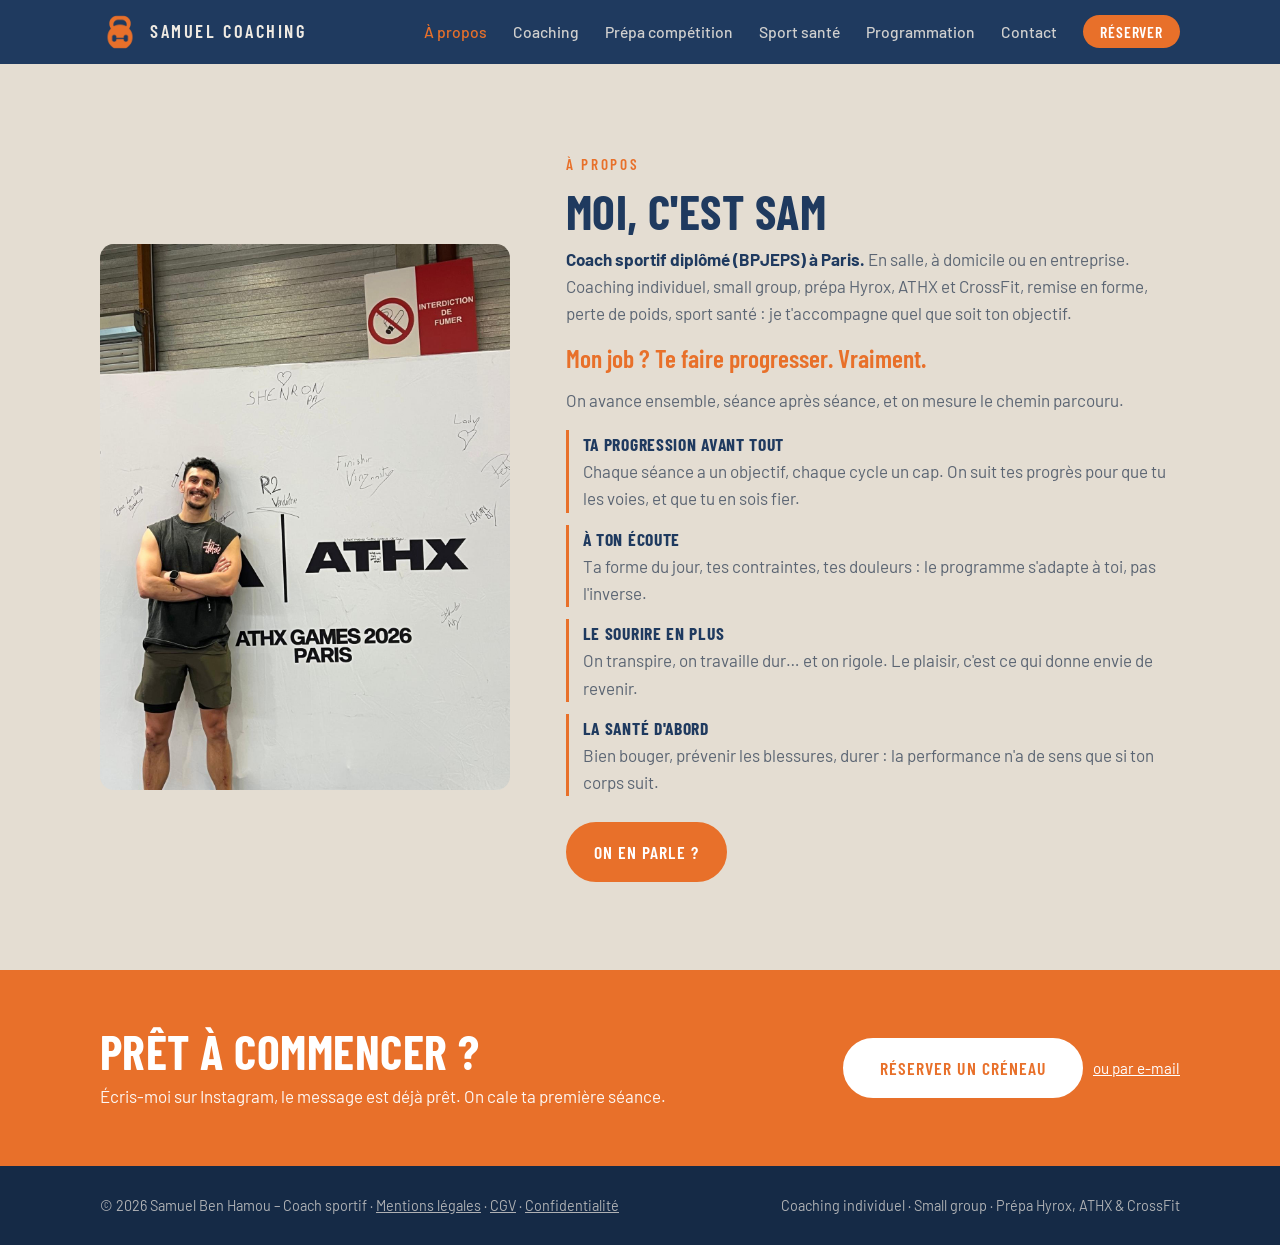
==== a-propos.html @ 7aea243a "Nouveau site multi-pages Samuel Coaching" ====
<!doctype html>
<html lang="fr">
<head>
<meta charset="utf-8">
<meta name="viewport" content="width=device-width, initial-scale=1">
<title>À propos – Samuel Coaching, coach sportif à Paris</title>
<meta name="description" content="Qui est Sam ? Coach sportif diplômé (BPJEPS) à Paris : ses valeurs, sa méthode, sa façon de coacher avec exigence et bonne humeur.">
<link rel="icon" type="image/png" sizes="32x32" href="img/favicon-32.png">
<link rel="icon" type="image/png" sizes="192x192" href="img/favicon-192.png">
<link rel="apple-touch-icon" href="img/favicon-192.png">
<meta property="og:title" content="À propos – Samuel Coaching, coach sportif à Paris">
<meta property="og:description" content="Qui est Sam ? Coach sportif diplômé (BPJEPS) à Paris : ses valeurs, sa méthode, sa façon de coacher avec exigence et bonne humeur.">
<meta property="og:image" content="img/hero.jpg">
<link rel="preconnect" href="https://fonts.googleapis.com">
<link rel="preconnect" href="https://fonts.gstatic.com" crossorigin>
<link href="https://fonts.googleapis.com/css2?family=Barlow:wght@400;500;600&family=Barlow+Condensed:wght@500;600;700&display=swap" rel="stylesheet">
<link rel="stylesheet" href="style.css">
</head>
<body>

<header>
  <div class="wrap">
    <a class="brand" href="index.html"><img src="img/favicon-192.png" alt="">SAMUEL COACHING</a>
    <button class="menu-btn" aria-label="Menu" onclick="document.querySelector('nav').classList.toggle('open')">☰</button>
    <nav>
      <ul>
        <li><a href="a-propos.html" class="actif">À propos</a></li>
        <li><a href="coaching.html">Coaching</a></li>
        <li><a href="prepa-competition.html">Prépa compétition</a></li>
        <li><a href="sport-sante.html">Sport santé</a></li>
        <li><a href="programmation.html">Programmation</a></li>
        <li><a href="contact.html">Contact</a></li>
        <li class="nav-cta"><a href="contact.html">Réserver</a></li>
      </ul>
    </nav>
  </div>
</header>

<main>
<section class="about" id="apropos" style="background:var(--sable-2)">
  <div class="wrap">
    <img src="img/apropos.jpg" alt="Portrait de Samuel Ben Hamou">
    <div>
      <span class="kicker">À propos</span>
      <h1 style="font-size:clamp(2rem,4.5vw,3rem);color:var(--bleu);margin-bottom:.6rem">Moi, c'est Sam</h1>
      <p><strong>Coach sportif diplômé (BPJEPS) à Paris.</strong> En salle, à domicile ou en entreprise.<br>Coaching individuel, small group, prépa Hyrox, ATHX et CrossFit, remise en forme, perte de poids, sport santé : je t'accompagne quel que soit ton objectif.</p>
      <p class="accroche-about">Mon job ? Te faire progresser. Vraiment.</p>
      <p>On avance ensemble, séance après séance, et on mesure le chemin parcouru.</p>
      <ul class="atouts">
        <li><strong>Ta progression avant tout</strong>Chaque séance a un objectif, chaque cycle un cap. On suit tes progrès pour que tu les voies, et que tu en sois fier.</li>
        <li><strong>À ton écoute</strong>Ta forme du jour, tes contraintes, tes douleurs : le programme s'adapte à toi, pas l'inverse.</li>
        <li><strong>Le sourire en plus</strong>On transpire, on travaille dur… et on rigole. Le plaisir, c'est ce qui donne envie de revenir.</li>
        <li><strong>La santé d'abord</strong>Bien bouger, prévenir les blessures, durer : la performance n'a de sens que si ton corps suit.</li>
      </ul>
      <a class="btn" href="contact.html">On en parle ?</a>
    </div>
  </div>
</section>

<section class="cta-band">
  <div class="wrap">
    <div><h2>Prêt à commencer ?</h2><p>Écris-moi sur Instagram, le message est déjà prêt. On cale ta première séance.</p></div>
    <div class="commande reservation" data-sujet="Réservation d'une première séance" data-message="Salut Sam ! Je voudrais réserver un créneau pour une première séance de coaching. Quelles sont tes disponibilités ?" style="margin-top:0">
      <a class="btn js-insta" href="https://ig.me/m/coach.saam" target="_blank" rel="noopener">Réserver un créneau</a>
      <a class="lien-mail js-mail" href="#" style="color:#fff;align-self:center">ou par e-mail</a>
    </div>
  </div>
</section>
</main>

<footer>
  <div class="wrap">
    <span>© 2026 Samuel Ben Hamou – Coach sportif · <a href="mentions-legales.html#mentions">Mentions légales</a> · <a href="mentions-legales.html#cgv">CGV</a> · <a href="mentions-legales.html#confidentialite">Confidentialité</a></span>
    <span>Coaching individuel · Small group · Prépa Hyrox, ATHX &amp; CrossFit</span>
  </div>
</footer>
<div class="toast" id="toast" role="status">Message copié ! Colle-le dans la conversation Instagram et envoie 👍</div>
<script src="site.js"></script>
</body>
</html>
---- style.css ----
:root{
  --bleu:#1F3A5F; --bleu-fonce:#152A46; --orange:#E8702A; --orange-fonce:#C95A1A;
  --sable:#EFEAE2; --sable-2:#E4DDD2; --blanc:#FFFFFF; --texte:#1E2A38; --gris:#5B6573;
  --radius:14px; --max:1120px;
}
*{box-sizing:border-box;margin:0;padding:0}
html{scroll-behavior:smooth;scroll-padding-top:72px}
body{font-family:"Barlow",system-ui,sans-serif;font-size:17px;line-height:1.6;color:var(--texte);background:var(--sable)}
img{max-width:100%;display:block}
a{color:inherit}
h1,h2,h3{font-family:"Barlow Condensed",sans-serif;line-height:1.05;letter-spacing:.01em;text-transform:uppercase}
h2{font-size:clamp(2rem,4.5vw,3rem);color:var(--bleu);margin-bottom:.6rem}
h3{font-size:1.45rem;color:var(--bleu);margin-bottom:.4rem}
.wrap{max-width:var(--max);margin:0 auto;padding:0 20px}
section{padding:88px 0}
.kicker{font-family:"Barlow Condensed",sans-serif;font-weight:600;letter-spacing:.18em;text-transform:uppercase;color:var(--orange);font-size:.95rem;margin-bottom:.6rem;display:block}
.lead{font-size:1.15rem;color:var(--gris);max-width:640px}
.btn{display:inline-block;font-family:"Barlow Condensed",sans-serif;font-weight:600;font-size:1.1rem;letter-spacing:.06em;text-transform:uppercase;text-decoration:none;padding:.8em 1.5em;border-radius:999px;border:2px solid var(--orange);background:var(--orange);color:var(--blanc);transition:background .2s,border-color .2s,color .2s}
.btn:hover{background:var(--orange-fonce);border-color:var(--orange-fonce)}
.btn.ghost{background:transparent;color:var(--blanc);border-color:rgba(255,255,255,.55)}
.btn.ghost:hover{border-color:var(--blanc);background:rgba(255,255,255,.08)}

/* header */
header{position:sticky;top:0;z-index:50;background:var(--bleu);color:var(--sable)}
header .wrap{display:flex;align-items:center;justify-content:space-between;height:64px}
.brand{display:flex;align-items:center;gap:10px;text-decoration:none;font-family:"Barlow Condensed",sans-serif;font-weight:600;letter-spacing:.14em;font-size:1.15rem}
.brand img{height:40px;width:auto}
nav ul{display:flex;gap:26px;list-style:none}
nav a{text-decoration:none;font-weight:500;font-size:.98rem;opacity:.85}
nav a:hover{opacity:1;color:var(--orange)}
.menu-btn{display:none;background:none;border:0;color:var(--sable);font-size:1.7rem;cursor:pointer}

/* hero */
.hero{background:var(--bleu);color:var(--sable);padding:0;overflow:hidden}
.hero .wrap{display:grid;grid-template-columns:1.1fr .9fr;gap:48px;align-items:center;min-height:min(calc(100vh - 64px),760px)}
.hero h1{font-size:clamp(2.7rem,6.5vw,5rem);color:var(--blanc);margin:.2rem 0 1.2rem}
.hero h1 em{font-style:normal;color:var(--orange)}
.hero p{font-size:1.15rem;opacity:.9;max-width:520px;margin-bottom:2rem}
.hero .ctas{display:flex;gap:14px;flex-wrap:wrap}
.hero-photo{align-self:stretch;position:relative}
.hero-photo img{position:absolute;inset:0;width:100%;height:100%;object-fit:cover;object-position:50% 35%}
.hero-photo::after{content:"";position:absolute;inset:0;background:linear-gradient(90deg,var(--bleu) 0%,rgba(31,58,95,0) 30%)}
.tags{display:flex;gap:10px;flex-wrap:wrap;margin-top:2.2rem}
.tags span{border:1px solid rgba(239,234,226,.35);border-radius:999px;padding:.3em .9em;font-size:.9rem}

/* cards */
.grid3{display:grid;grid-template-columns:repeat(3,1fr);gap:22px;margin-top:2.4rem}
.card{background:var(--blanc);border-radius:var(--radius);padding:28px;border-top:4px solid var(--orange)}
.card p{color:var(--gris)}
.card ul{margin:.8rem 0 0 1.1rem;color:var(--gris)}
.num{font-family:"Barlow Condensed",sans-serif;font-weight:700;color:var(--orange);font-size:2.2rem;line-height:1;display:block;margin-bottom:.5rem}

/* coaching split */
.coaching{background:var(--blanc)}
.offres{display:grid;grid-template-columns:repeat(3,1fr);gap:22px;margin-top:2.4rem}
.offre{background:var(--sable);border-radius:var(--radius);overflow:hidden;display:flex;flex-direction:column}
.offre img{height:260px;width:100%;object-fit:cover}
.offre div{padding:24px}
.offre p{color:var(--gris)}

/* competition band */
.compet{background:var(--bleu-fonce);color:var(--sable)}
.compet h2{color:var(--blanc)}
.compet .lead{color:rgba(239,234,226,.8)}
.gallery{display:grid;grid-template-columns:repeat(4,1fr);gap:12px;margin-top:2.4rem}
.gallery img{aspect-ratio:3/4;object-fit:cover;border-radius:10px;width:100%}
.compet ul{list-style:none;display:grid;grid-template-columns:repeat(3,1fr);gap:18px;margin-top:2rem}
.compet li{border-left:3px solid var(--orange);padding-left:14px;opacity:.92}
.compet li strong{display:block;font-family:"Barlow Condensed",sans-serif;font-size:1.25rem;text-transform:uppercase;letter-spacing:.04em;color:var(--blanc)}

/* about */
.about .wrap{display:grid;grid-template-columns:.8fr 1.2fr;gap:56px;align-items:center}
.about img{border-radius:var(--radius);width:100%}
.about p{margin-bottom:1rem;color:var(--gris)}
.about p strong{color:var(--bleu)}
.about p.accroche-about{font-family:"Barlow Condensed",sans-serif;font-weight:600;font-size:1.6rem;line-height:1.2;color:var(--orange);margin-bottom:.8rem}
.atouts{list-style:none;display:grid;gap:12px;margin:0 0 1.6rem}
.atouts li{border-left:3px solid var(--orange);padding-left:14px;color:var(--gris)}
.atouts li strong{display:block;font-family:"Barlow Condensed",sans-serif;text-transform:uppercase;letter-spacing:.04em;color:var(--bleu);font-size:1.1rem}

/* tarifs */
.tarifs{background:var(--blanc)}
.prix{font-family:"Barlow Condensed",sans-serif;font-weight:700;font-size:3rem;color:var(--bleu);line-height:1;margin:.6rem 0}
.prix small{font-size:1.1rem;font-weight:500;color:var(--gris)}
.prix s{font-size:1.5rem;text-decoration-thickness:2px;text-decoration-color:var(--orange)}
.card.mis-en-avant{background:var(--bleu);color:var(--sable);border-top-color:var(--orange)}
.card.mis-en-avant h3,.card.mis-en-avant .prix{color:var(--blanc)}
.card.mis-en-avant p,.card.mis-en-avant ul,.card.mis-en-avant .prix small{color:rgba(239,234,226,.85)}
.badge{display:inline-block;background:var(--orange);color:var(--blanc);font-size:.8rem;font-weight:600;letter-spacing:.08em;text-transform:uppercase;border-radius:999px;padding:.2em .8em;margin-bottom:.6rem}

/* contact */
.contact{background:var(--bleu);color:var(--sable)}
.contact h2{color:var(--blanc)}
.contact .wrap{display:grid;grid-template-columns:1.2fr .8fr;gap:48px;align-items:center}
.contact .lead{color:rgba(239,234,226,.85);margin-bottom:2rem}
.contact-list{list-style:none;display:grid;gap:14px;margin-bottom:2rem}
.contact-list a{text-decoration:none;font-size:1.2rem;font-weight:600}
.contact-list a:hover{color:var(--orange)}
.contact-list span{display:block;font-size:.85rem;letter-spacing:.12em;text-transform:uppercase;opacity:.65}
.qr{background:var(--sable);border-radius:var(--radius);padding:22px;text-align:center;color:var(--bleu);max-width:280px;justify-self:end}
.qr img{margin:0 auto .6rem;width:200px}

.card .btn{margin-top:1rem}
.commande{display:flex;flex-direction:column;gap:10px;margin-top:1rem}
.prog .card{display:flex;flex-direction:column}
.prog .commande{margin-top:auto;padding-top:1.2rem;align-items:center}
.prog .commande .btn{width:100%}
.lien-mail{color:var(--gris);font-size:.95rem}
.lien-mail:hover{color:var(--orange)}
.commande .btn{margin-top:0;text-align:center}
.btn.ghost-o{background:transparent;color:var(--orange)}
.btn.ghost-o:hover{background:var(--orange);color:var(--blanc)}
.card.mis-en-avant .btn.ghost-o{color:var(--blanc);border-color:rgba(255,255,255,.6)}
.toast{position:fixed;left:50%;bottom:24px;transform:translateX(-50%) translateY(20px);background:var(--bleu);color:var(--blanc);padding:.8em 1.2em;border-radius:12px;box-shadow:0 8px 24px rgba(0,0,0,.2);opacity:0;pointer-events:none;transition:opacity .25s,transform .25s;z-index:100;max-width:calc(100% - 32px);text-align:center}
.toast.visible{opacity:1;transform:translateX(-50%) translateY(0)}
.commande.reservation{flex-direction:row;flex-wrap:wrap;margin-top:2rem}
.commande.reservation .btn{min-width:240px}

footer{background:var(--bleu-fonce);color:rgba(239,234,226,.7);font-size:.9rem;padding:28px 0}
footer .wrap{display:flex;justify-content:space-between;gap:16px;flex-wrap:wrap}

@media (max-width:900px){
  section{padding:64px 0}
  nav{position:absolute;top:64px;left:0;right:0;background:var(--bleu);display:none}
  nav.open{display:block}
  nav ul{flex-direction:column;gap:0;padding:8px 20px 18px}
  nav li a{display:block;padding:10px 0}
  .menu-btn{display:block}
  .hero .wrap{grid-template-columns:1fr;min-height:0;max-height:none;gap:0}
  .hero-text{padding:48px 0 36px}
  .hero-photo{margin:0 -20px;height:420px}
  .hero-photo::after{background:linear-gradient(180deg,var(--bleu) 0%,rgba(31,58,95,0) 35%)}
  .grid3,.offres,.compet ul{grid-template-columns:1fr}
  .gallery{grid-template-columns:repeat(2,1fr)}
  .about .wrap,.contact .wrap{grid-template-columns:1fr;gap:32px}
  .about img{max-width:360px}
  .qr{justify-self:start}
}

/* multi-pages */
nav a.actif{opacity:1;color:var(--orange)}
nav .nav-cta a{background:var(--orange);color:var(--blanc);opacity:1;padding:.45em 1.1em;border-radius:999px;font-family:"Barlow Condensed",sans-serif;font-weight:600;letter-spacing:.05em;text-transform:uppercase}
nav .nav-cta a:hover{background:var(--orange-fonce);color:var(--blanc)}
nav ul{align-items:center}
.page-hero{background:var(--bleu);color:var(--sable);padding:72px 0 64px}
.page-hero h1{font-size:clamp(2.4rem,5.5vw,4rem);color:var(--blanc);margin:.2rem 0 1rem}
.page-hero .lead{color:rgba(239,234,226,.85)}
.apercu .card{display:flex;flex-direction:column}
.apercu .card .btn{margin-top:auto;align-self:flex-start}
.apercu .card p{margin-bottom:1.2rem}
.cta-band{background:var(--orange);color:var(--blanc);padding:56px 0}
.cta-band .wrap{display:flex;align-items:center;justify-content:space-between;gap:24px;flex-wrap:wrap}
.cta-band h2{color:var(--blanc);margin:0}
.cta-band p{opacity:.95;margin-top:.4rem}
.cta-band .btn{background:var(--blanc);color:var(--orange);border-color:var(--blanc)}
.cta-band .btn:hover{background:var(--bleu);border-color:var(--bleu);color:var(--blanc)}
.about-court .wrap{display:grid;grid-template-columns:.6fr 1.4fr;gap:48px;align-items:center}
.about-court img{border-radius:var(--radius);width:100%}
.about-court p{color:var(--gris);margin-bottom:1rem}
.formats .wrap{display:grid;gap:72px}
.format{display:grid;grid-template-columns:1fr 1fr;gap:56px;align-items:center}
.format img{width:100%;height:420px;object-fit:cover;object-position:50% 20%;border-radius:var(--radius)}
.format.inverse img{order:2}
.format h2{font-size:clamp(1.8rem,3.5vw,2.4rem)}
.format p{color:var(--gris);margin-bottom:1.2rem}
.inclus-titre{font-size:1.05rem;letter-spacing:.06em;color:var(--orange);margin-bottom:.6rem}
.inclus{list-style:none;display:grid;gap:8px}
.inclus li{position:relative;padding-left:26px;color:var(--texte)}
.inclus li::before{content:"✓";position:absolute;left:0;color:var(--orange);font-weight:700}
.prix-format{display:flex;gap:14px;flex-wrap:wrap;margin-top:1.4rem}
.pf{background:var(--sable);border-radius:12px;padding:14px 18px;display:flex;flex-direction:column;min-width:180px}
.pf.mis-en-avant{background:var(--bleu);color:var(--sable)}
.pf .badge{align-self:flex-start}
.pf-montant{font-family:"Barlow Condensed",sans-serif;font-weight:700;font-size:2.2rem;line-height:1;color:var(--bleu)}
.pf.mis-en-avant .pf-montant{color:var(--blanc)}
.pf-unite{font-size:.92rem;color:var(--gris);margin-top:4px}
.pf.mis-en-avant .pf-unite{color:rgba(239,234,226,.85)}
.formats .commande.reservation .btn{min-width:0}
.grid4{grid-template-columns:repeat(4,1fr)}
@media (max-width:1100px){.grid4{grid-template-columns:repeat(2,1fr)}}
.pour-qui{margin-top:1.6rem;gap:12px;max-width:760px}
.pour-qui li{font-size:1.1rem}
.note-sante{margin:2rem 0 0;padding:14px 18px;border-left:3px solid var(--orange);background:var(--blanc);border-radius:0 10px 10px 0;color:var(--gris);font-size:.95rem;max-width:760px}
@media (max-width:900px){
  .formats .wrap{gap:48px}
  .format{grid-template-columns:1fr;gap:20px}
  .format.inverse img{order:0}
  .format img{height:260px}
  nav .nav-cta a{display:inline-block;margin-top:6px}
  .about-court .wrap{grid-template-columns:1fr;gap:28px}
  .about-court img{max-width:280px}
}
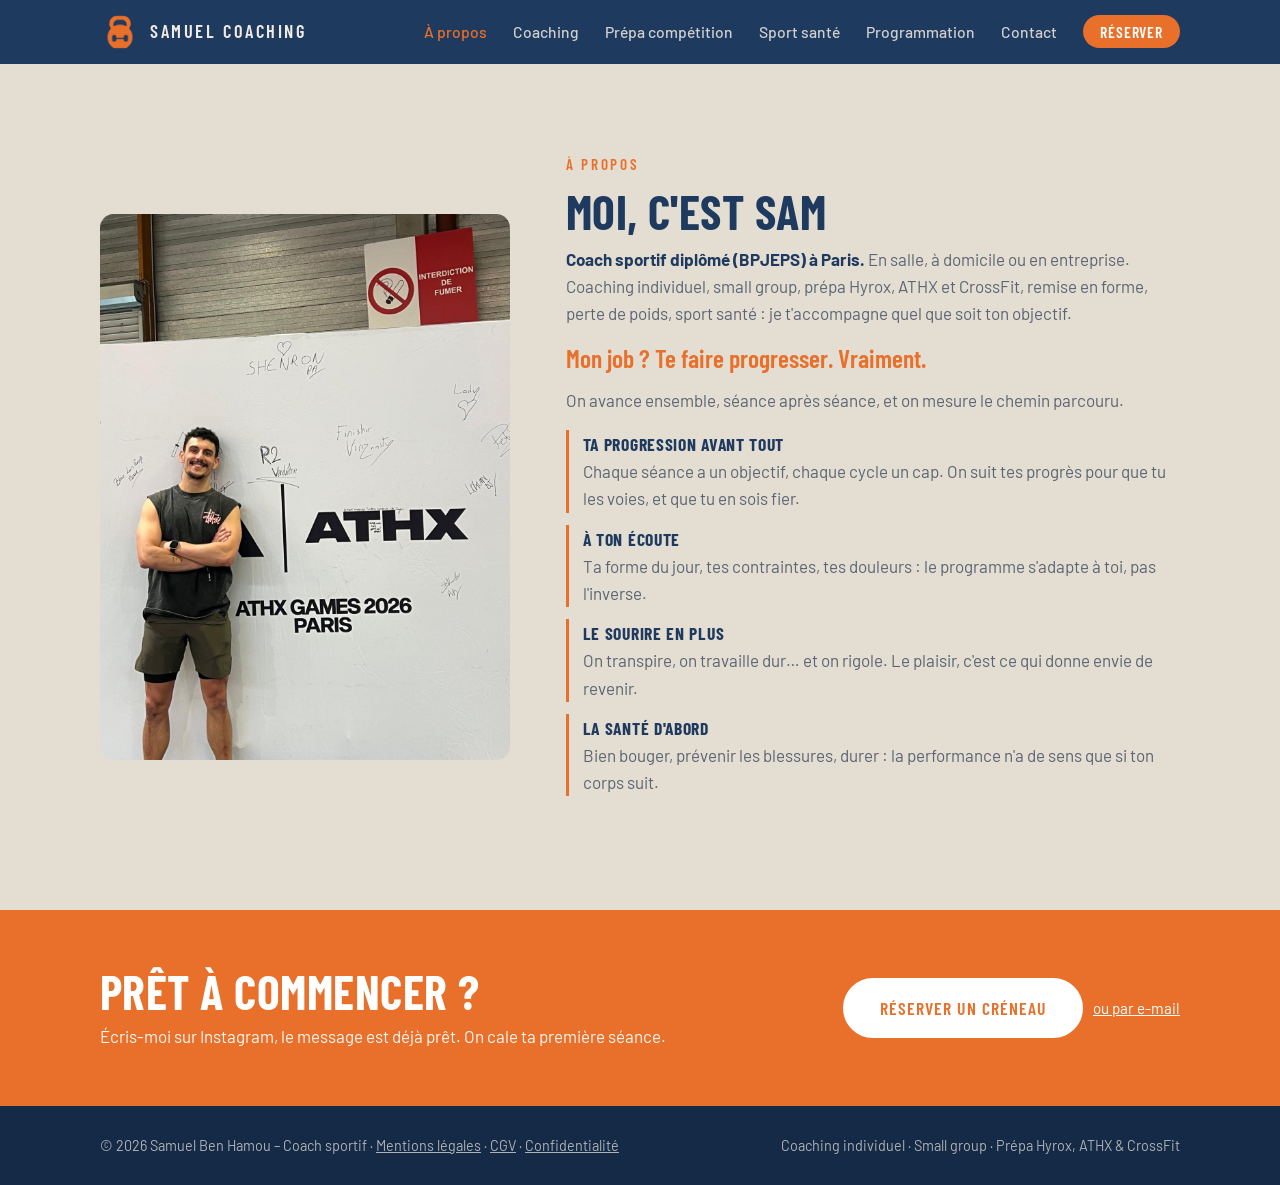
==== commit 040ed0e8: "Moins de boutons de réservation en double" ====
--- a/a-propos.html
+++ b/a-propos.html
@@ -30,7 +30,7 @@
         <li><a href="sport-sante.html">Sport santé</a></li>
         <li><a href="programmation.html">Programmation</a></li>
         <li><a href="contact.html">Contact</a></li>
-        <li class="nav-cta"><a href="contact.html">Réserver</a></li>
+        <li class="nav-cta commande" data-sujet="Réservation d'une première séance" data-message="Salut Sam ! Je voudrais réserver un créneau pour une première séance de coaching. Quelles sont tes disponibilités ?"><a class="js-insta" href="https://ig.me/m/coach.saam" target="_blank" rel="noopener">Réserver</a><a class="js-mail" href="#" hidden></a></li>
       </ul>
     </nav>
   </div>
@@ -52,7 +52,6 @@
         <li><strong>Le sourire en plus</strong>On transpire, on travaille dur… et on rigole. Le plaisir, c'est ce qui donne envie de revenir.</li>
         <li><strong>La santé d'abord</strong>Bien bouger, prévenir les blessures, durer : la performance n'a de sens que si ton corps suit.</li>
       </ul>
-      <a class="btn" href="contact.html">On en parle ?</a>
     </div>
   </div>
 </section>
--- a/style.css
+++ b/style.css
@@ -142,6 +142,7 @@
 nav .nav-cta a{background:var(--orange);color:var(--blanc);opacity:1;padding:.45em 1.1em;border-radius:999px;font-family:"Barlow Condensed",sans-serif;font-weight:600;letter-spacing:.05em;text-transform:uppercase}
 nav .nav-cta a:hover{background:var(--orange-fonce);color:var(--blanc)}
 nav ul{align-items:center}
+nav .nav-cta.commande{display:block;margin:0;gap:0}
 .page-hero{background:var(--bleu);color:var(--sable);padding:72px 0 64px}
 .page-hero h1{font-size:clamp(2.4rem,5.5vw,4rem);color:var(--blanc);margin:.2rem 0 1rem}
 .page-hero .lead{color:rgba(239,234,226,.85)}
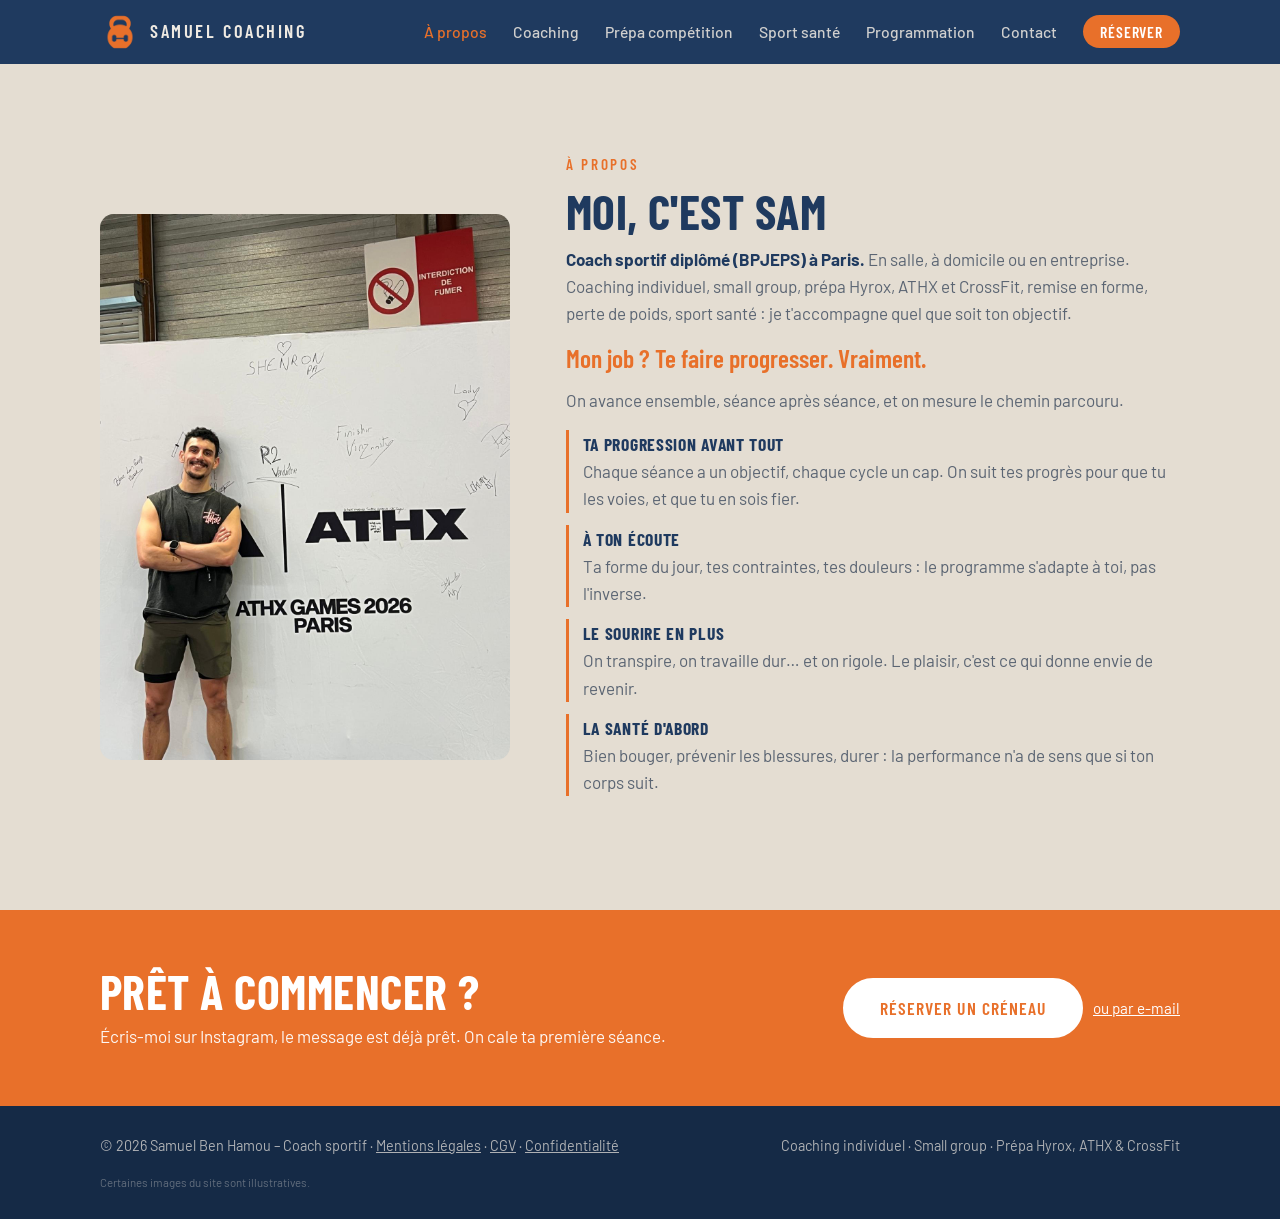
==== commit f54643d9: "Mention images illustratives discrète en pied de page" ====
--- a/a-propos.html
+++ b/a-propos.html
@@ -71,6 +71,7 @@
   <div class="wrap">
     <span>© 2026 Samuel Ben Hamou – Coach sportif · <a href="mentions-legales.html#mentions">Mentions légales</a> · <a href="mentions-legales.html#cgv">CGV</a> · <a href="mentions-legales.html#confidentialite">Confidentialité</a></span>
     <span>Coaching individuel · Small group · Prépa Hyrox, ATHX &amp; CrossFit</span>
+    <small class="mention-img">Certaines images du site sont illustratives.</small>
   </div>
 </footer>
 <div class="toast" id="toast" role="status">Message copié ! Colle-le dans la conversation Instagram et envoie 👍</div>
--- a/style.css
+++ b/style.css
@@ -142,6 +142,7 @@
 nav .nav-cta a{background:var(--orange);color:var(--blanc);opacity:1;padding:.45em 1.1em;border-radius:999px;font-family:"Barlow Condensed",sans-serif;font-weight:600;letter-spacing:.05em;text-transform:uppercase}
 nav .nav-cta a:hover{background:var(--orange-fonce);color:var(--blanc)}
 nav ul{align-items:center}
+.mention-img{flex-basis:100%;font-size:.72rem;opacity:.5}
 nav .nav-cta.commande{display:block;margin:0;gap:0}
 .page-hero{background:var(--bleu);color:var(--sable);padding:72px 0 64px}
 .page-hero h1{font-size:clamp(2.4rem,5.5vw,4rem);color:var(--blanc);margin:.2rem 0 1rem}
@@ -161,7 +162,9 @@
 .formats .wrap{display:grid;gap:72px}
 .format{display:grid;grid-template-columns:1fr 1fr;gap:56px;align-items:center}
 .format img{width:100%;height:420px;object-fit:cover;object-position:50% 20%;border-radius:var(--radius)}
-.format.inverse img{order:2}
+.format.inverse .fig-format{order:2}
+.fig-format{position:relative;margin:0}
+.fig-format figcaption{position:absolute;right:10px;bottom:10px;background:rgba(21,42,70,.7);color:#fff;font-size:.75rem;padding:2px 8px;border-radius:6px}
 .format h2{font-size:clamp(1.8rem,3.5vw,2.4rem)}
 .format p{color:var(--gris);margin-bottom:1.2rem}
 .inclus-titre{font-size:1.05rem;letter-spacing:.06em;color:var(--orange);margin-bottom:.6rem}
@@ -185,7 +188,7 @@
 @media (max-width:900px){
   .formats .wrap{gap:48px}
   .format{grid-template-columns:1fr;gap:20px}
-  .format.inverse img{order:0}
+  .format.inverse .fig-format{order:0}
   .format img{height:260px}
   nav .nav-cta a{display:inline-block;margin-top:6px}
   .about-court .wrap{grid-template-columns:1fr;gap:28px}
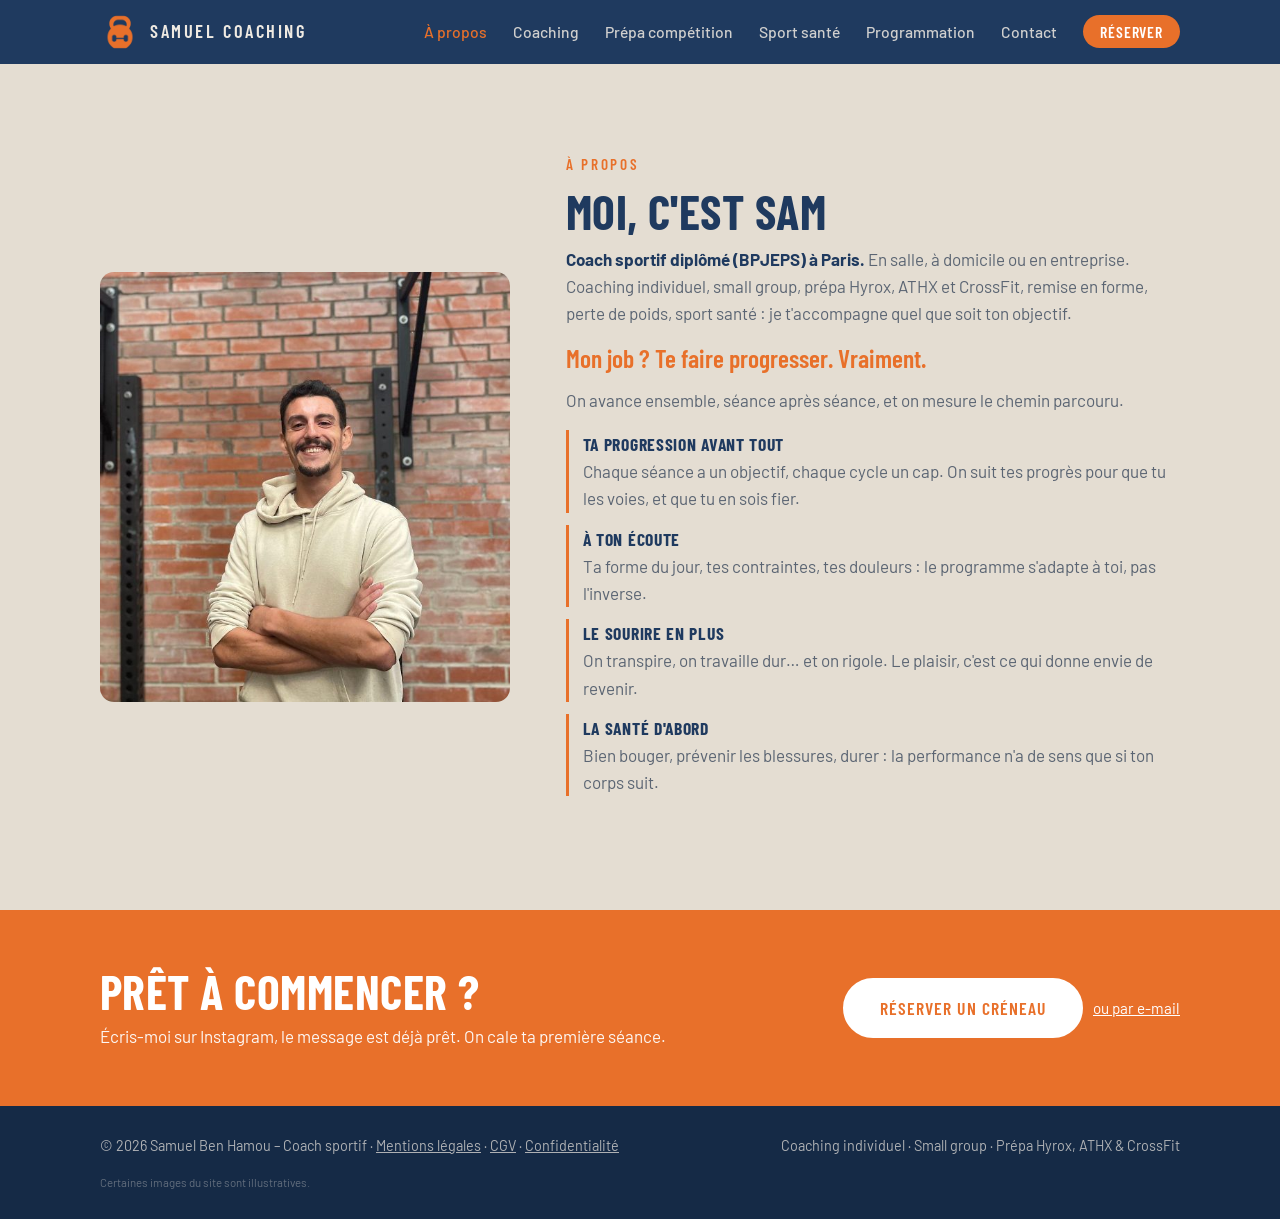
==== commit 84b111dc: "Photo À propos : portrait" ====
--- a/a-propos.html
+++ b/a-propos.html
@@ -39,7 +39,7 @@
 <main>
 <section class="about" id="apropos" style="background:var(--sable-2)">
   <div class="wrap">
-    <img src="img/apropos.jpg" alt="Portrait de Samuel Ben Hamou">
+    <img src="img/portrait.jpg" alt="Portrait de Samuel Ben Hamou">
     <div>
       <span class="kicker">À propos</span>
       <h1 style="font-size:clamp(2rem,4.5vw,3rem);color:var(--bleu);margin-bottom:.6rem">Moi, c'est Sam</h1>
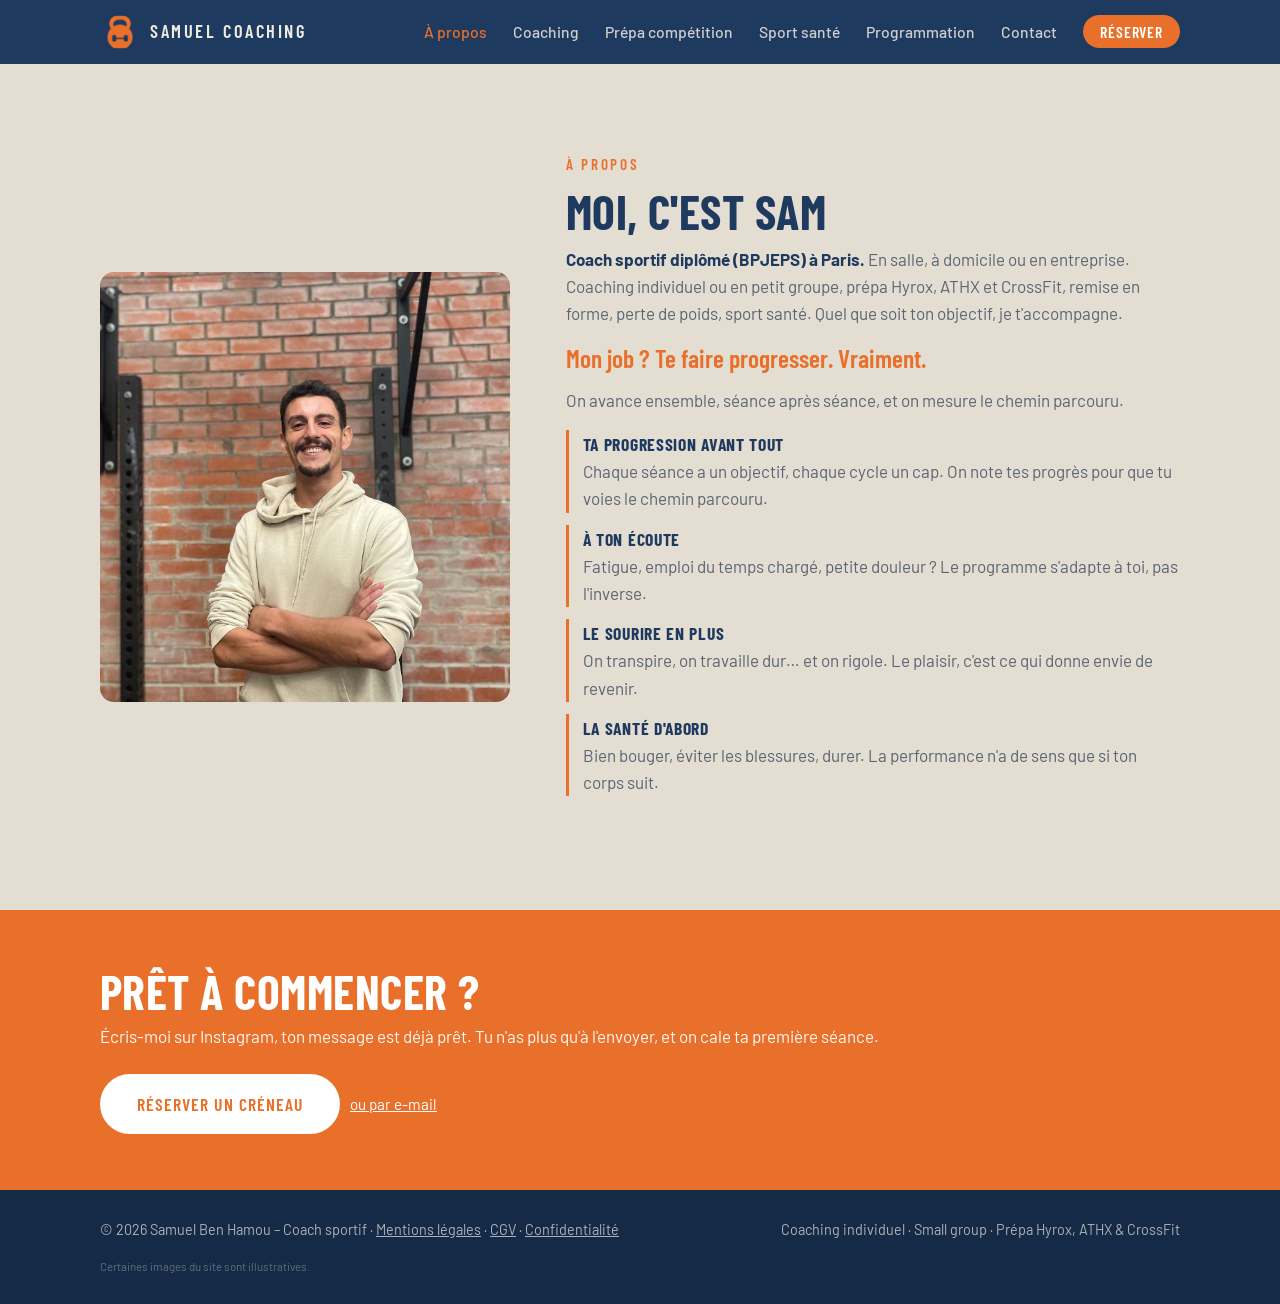
==== commit 6689a5b6: "Nouveaux textes du site (relecture + retours de Stéphanie)" ====
--- a/a-propos.html
+++ b/a-propos.html
@@ -43,14 +43,14 @@
     <div>
       <span class="kicker">À propos</span>
       <h1 style="font-size:clamp(2rem,4.5vw,3rem);color:var(--bleu);margin-bottom:.6rem">Moi, c'est Sam</h1>
-      <p><strong>Coach sportif diplômé (BPJEPS) à Paris.</strong> En salle, à domicile ou en entreprise.<br>Coaching individuel, small group, prépa Hyrox, ATHX et CrossFit, remise en forme, perte de poids, sport santé : je t'accompagne quel que soit ton objectif.</p>
+      <p><strong>Coach sportif diplômé (BPJEPS) à Paris.</strong> En salle, à domicile ou en entreprise.<br>Coaching individuel ou en petit groupe, prépa Hyrox, ATHX et CrossFit, remise en forme, perte de poids, sport santé. Quel que soit ton objectif, je t'accompagne.</p>
       <p class="accroche-about">Mon job ? Te faire progresser. Vraiment.</p>
       <p>On avance ensemble, séance après séance, et on mesure le chemin parcouru.</p>
       <ul class="atouts">
-        <li><strong>Ta progression avant tout</strong>Chaque séance a un objectif, chaque cycle un cap. On suit tes progrès pour que tu les voies, et que tu en sois fier.</li>
-        <li><strong>À ton écoute</strong>Ta forme du jour, tes contraintes, tes douleurs : le programme s'adapte à toi, pas l'inverse.</li>
+        <li><strong>Ta progression avant tout</strong>Chaque séance a un objectif, chaque cycle un cap. On note tes progrès pour que tu voies le chemin parcouru.</li>
+        <li><strong>À ton écoute</strong>Fatigue, emploi du temps chargé, petite douleur ? Le programme s'adapte à toi, pas l'inverse.</li>
         <li><strong>Le sourire en plus</strong>On transpire, on travaille dur… et on rigole. Le plaisir, c'est ce qui donne envie de revenir.</li>
-        <li><strong>La santé d'abord</strong>Bien bouger, prévenir les blessures, durer : la performance n'a de sens que si ton corps suit.</li>
+        <li><strong>La santé d'abord</strong>Bien bouger, éviter les blessures, durer. La performance n'a de sens que si ton corps suit.</li>
       </ul>
     </div>
   </div>
@@ -58,7 +58,7 @@
 
 <section class="cta-band">
   <div class="wrap">
-    <div><h2>Prêt à commencer ?</h2><p>Écris-moi sur Instagram, le message est déjà prêt. On cale ta première séance.</p></div>
+    <div><h2>Prêt à commencer ?</h2><p>Écris-moi sur Instagram, ton message est déjà prêt. Tu n'as plus qu'à l'envoyer, et on cale ta première séance.</p></div>
     <div class="commande reservation" data-sujet="Réservation d'une première séance" data-message="Salut Sam ! Je voudrais réserver un créneau pour une première séance de coaching. Quelles sont tes disponibilités ?" style="margin-top:0">
       <a class="btn js-insta" href="https://ig.me/m/coach.saam" target="_blank" rel="noopener">Réserver un créneau</a>
       <a class="lien-mail js-mail" href="#" style="color:#fff;align-self:center">ou par e-mail</a>
